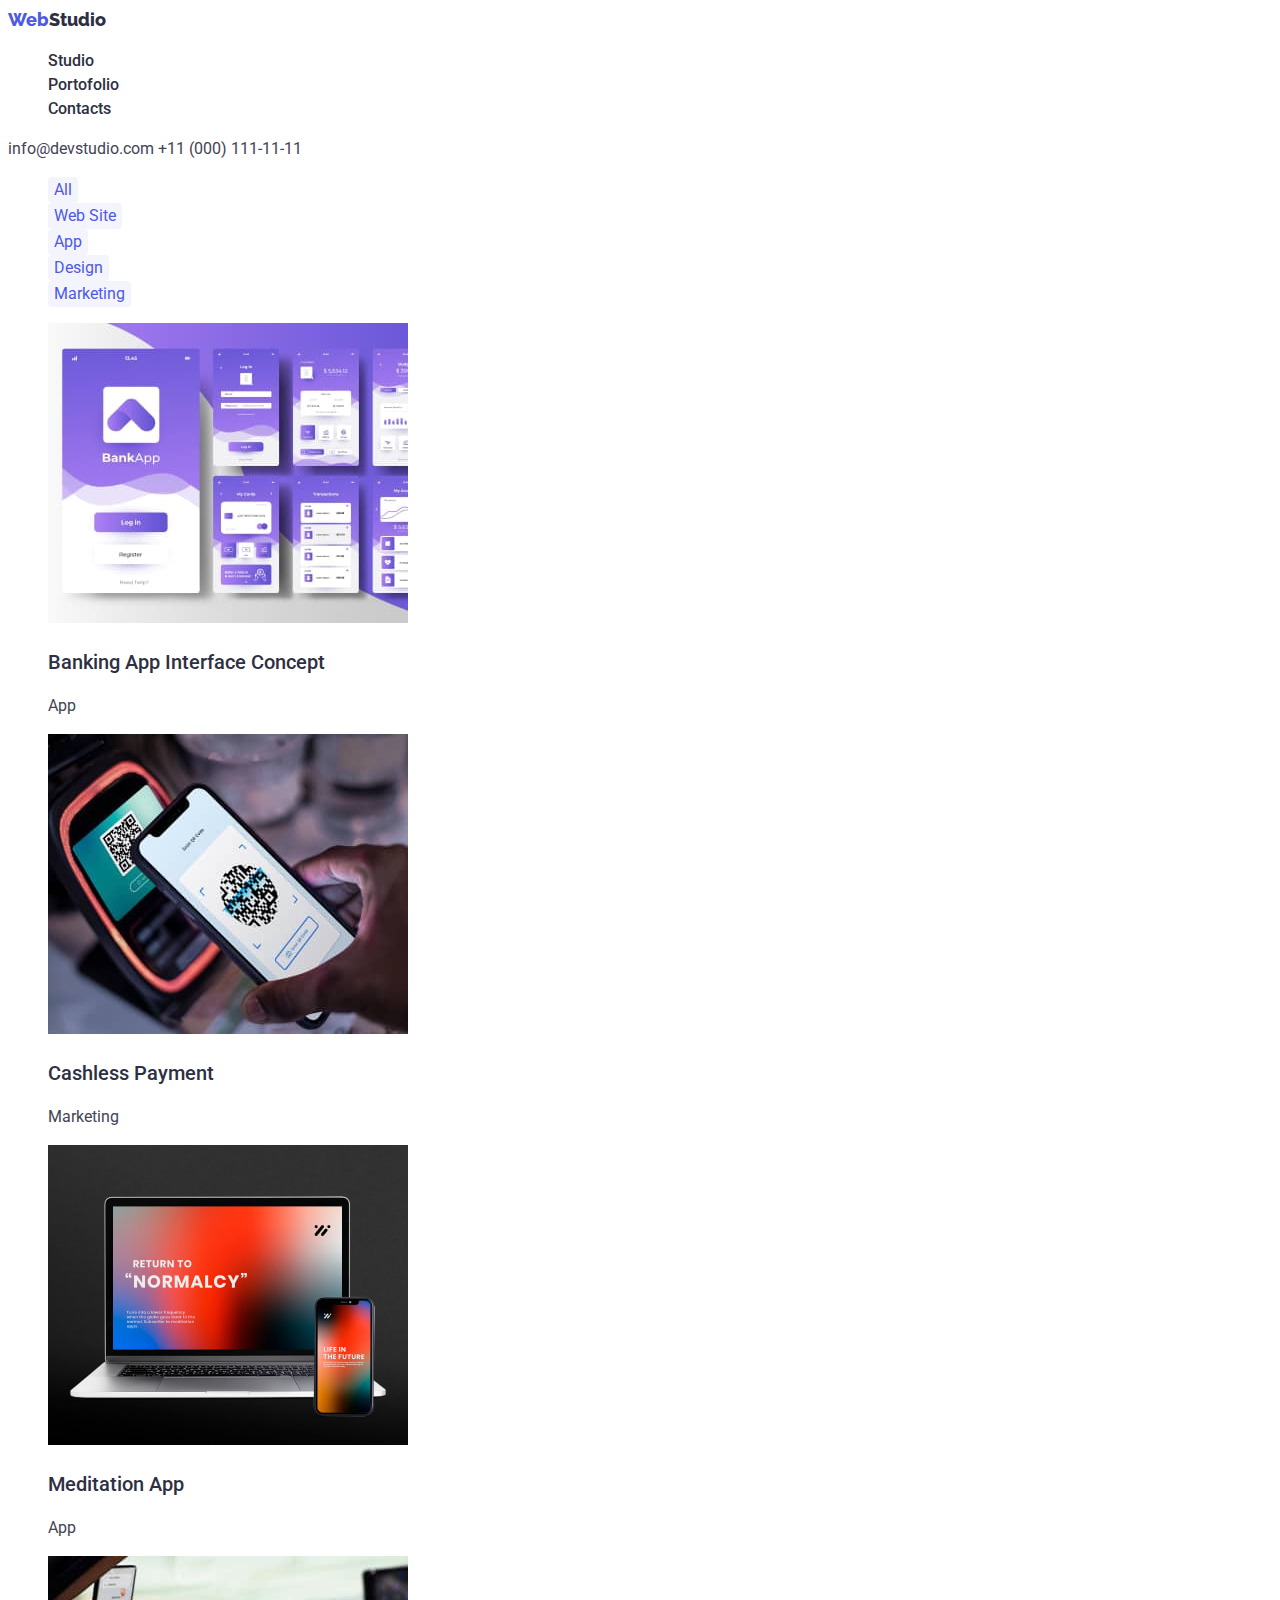
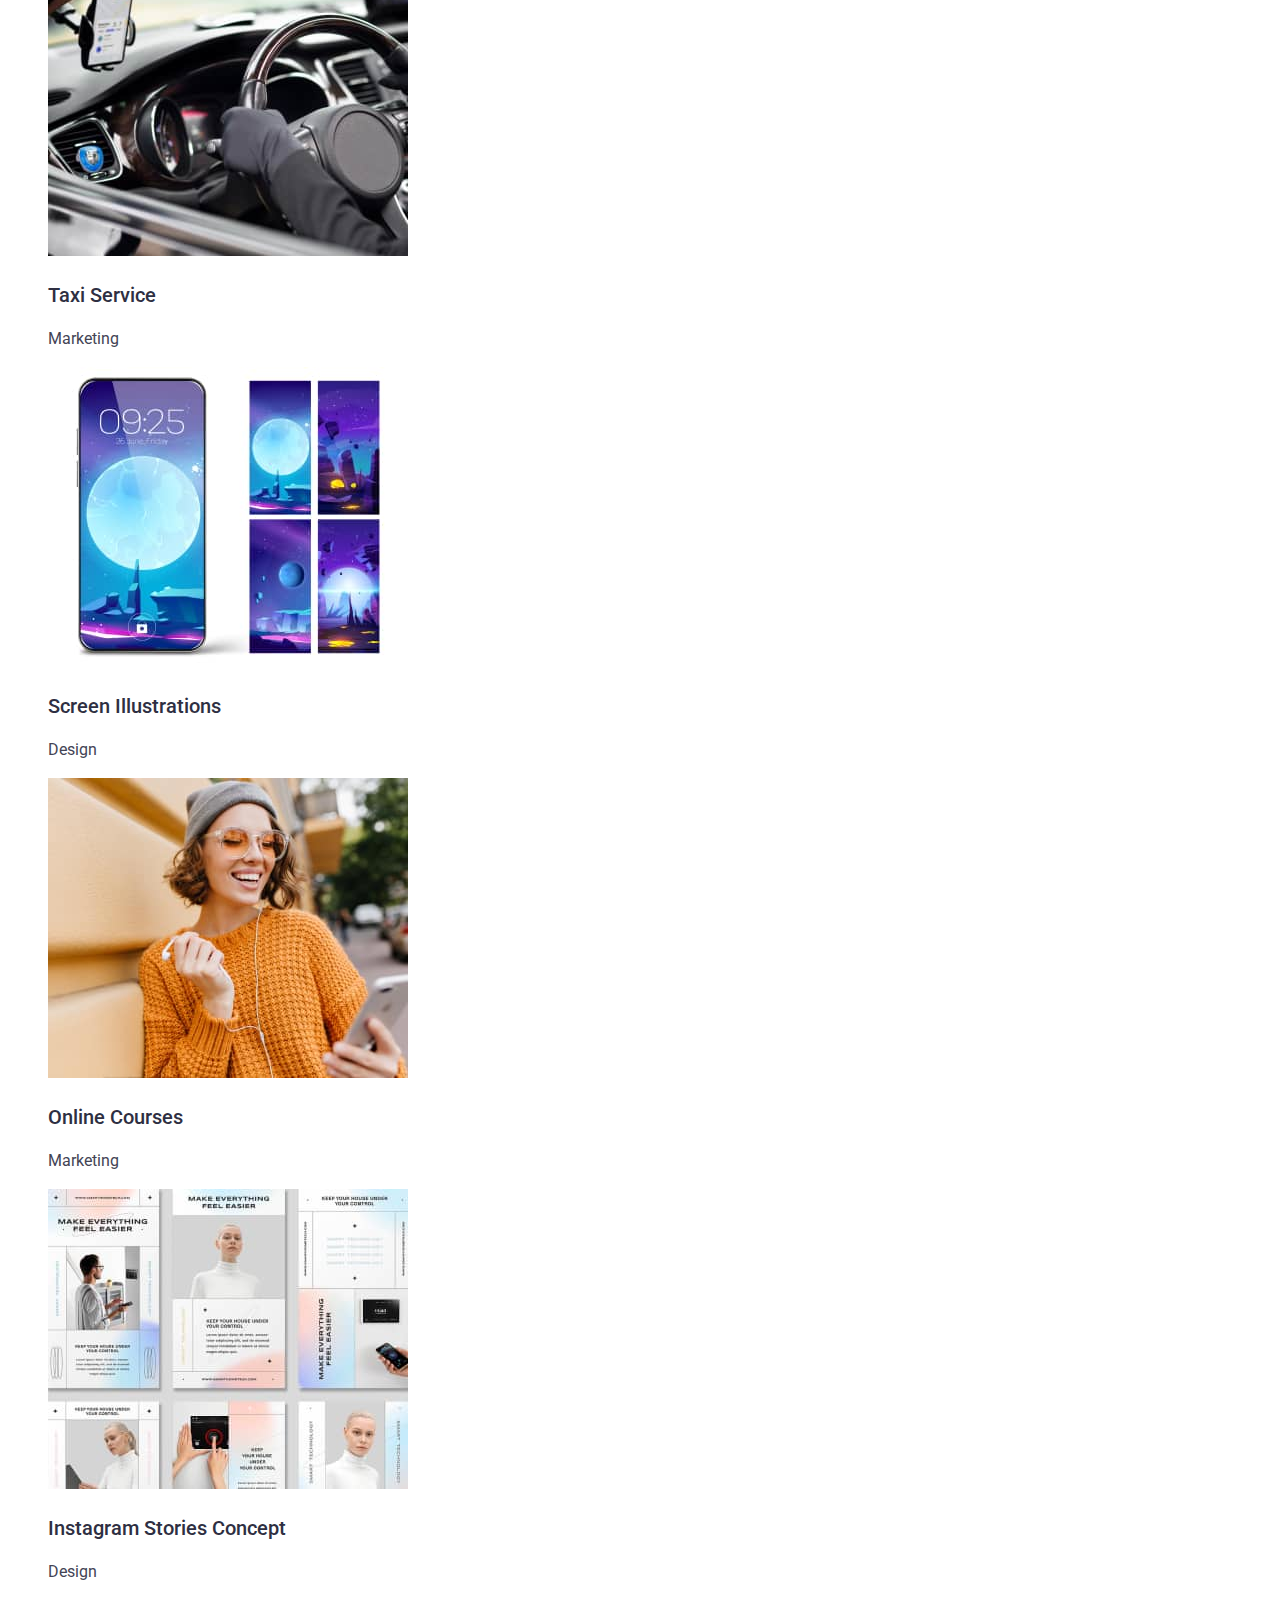
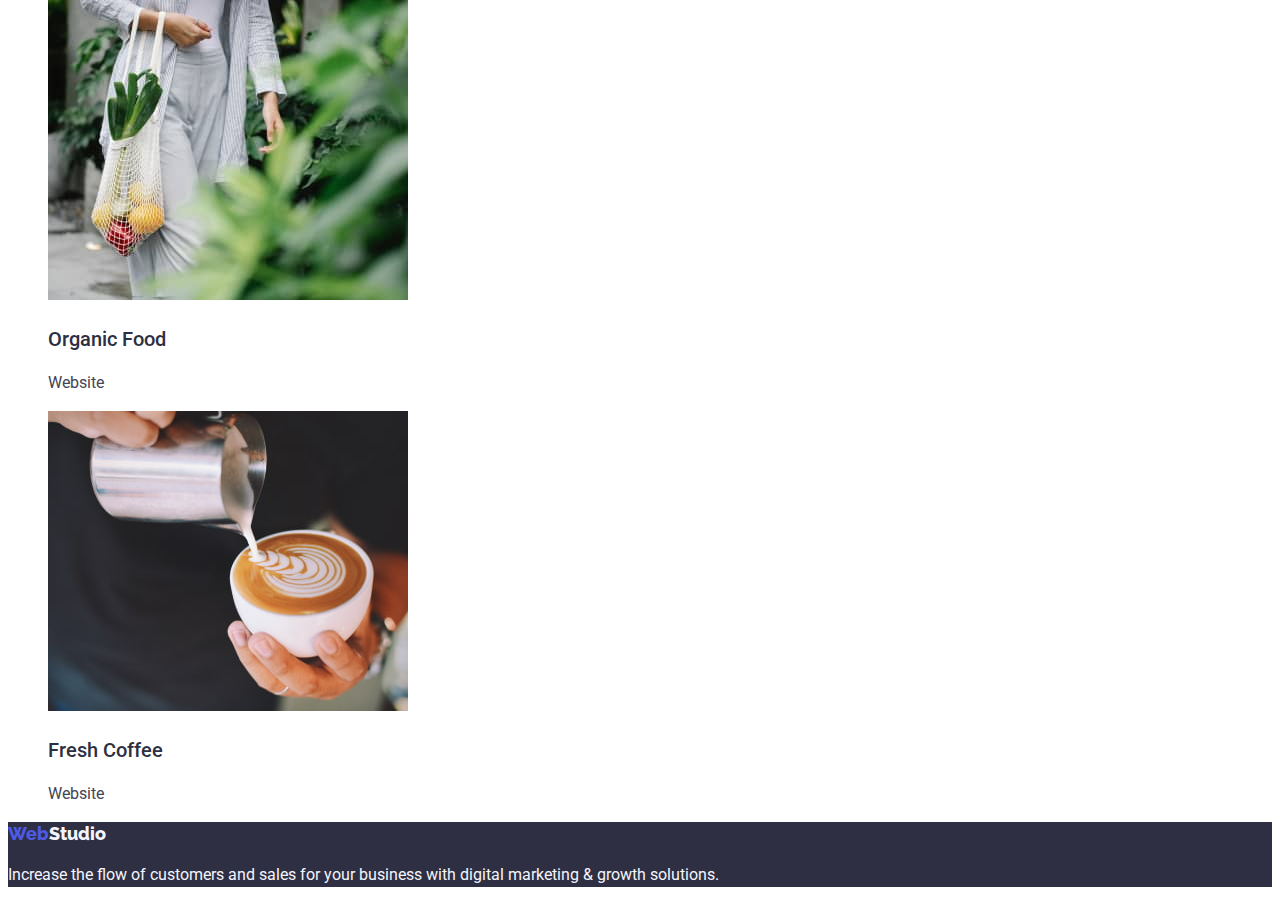
==== portofolio.html @ b51fd866 "Initial commit" ====
<!DOCTYPE html>
<html lang="en">
<head>
    <meta charset="UTF-8">
    <meta name="viewport" content="width=device-width, initial-scale=1.0">
    <title>Portofolio</title>

    <link rel="preconnect" href="https://fonts.googleapis.com">
    <link rel="preconnect" href="https://fonts.gstatic.com" crossorigin>
    <link
        href="https://fonts.googleapis.com/css2?family=Raleway:ital,wght@0,100..900;1,100..900&family=Roboto:ital,wght@0,100;0,300;0,400;0,500;0,700;0,900;1,100;1,300;1,400;1,500;1,700;1,900&display=swap"
        rel="stylesheet">
    
    <link rel="stylesheet" href="./CSS/styles.css">

</head>

<body>
    <header>
        <a href="index.html" class="logo">Web</a>
    
        <!-- Navigation Bar -->
        <nav class="nav-menu">
            <ul>
                <li><a href="index.html">Studio</a></li>
                <li><a href="portofolio.html">Portofolio</a></li>
                <li><a href="contacts.html">Contacts</li>
            </ul>
        </nav>
    
        <a href="mailto:info@devstudio.com">info@devstudio.com</a>
        <a href="tel:+11(000)111-11-11">+11 (000) 111-11-11</a>
    </header>

    <main>
      <!-- 'Filters' section -->
    <div class="filters-section">
        <ul>
            <li><button type="button" class="button">All</button></li>
            <li><button type="button" class="button">Web Site</button></li>
            <li><button type="button" class="button">App</button></li>
            <li><button type="button" class="button">Design</button></li>
            <li><button type="button" class="button">Marketing</button></li>
        </ul>
    </div>

    <!-- 'First row' section -->
    <section>
        <ul>
            <li>
                <img src="./images/banking-app.jpg" 
                alt="Banking App Interface Concept"
                width="360"
                height="300">
               <h3>Banking App Interface Concept</h3>
               <p>App</p>
            </li>

            <li>
                <img src="./images/cashless-payment.jpg" 
                alt="Cashless Payment" 
                width="360" 
                height="300">
                <h3>Cashless Payment</h3>
                <p>Marketing</p>
            </li>

            <li>
                <img src="./images/meditation-app.jpg" 
                alt="Meditation App" 
                width="360" 
                height="300">
                <h3>Meditation App</h3>
                <p>App</p>
            </li>
        </ul>
    </section>

    <!-- 'Second row' section -->
    <section>
        <ul>
            <li>
                <img src="./images/taxi-service.jpg"
                alt="Taxi Service"
                width="360"
                height="300">
                <h3>Taxi Service</h3>
                <p>Marketing</p>
            </li>

            <li>
                <img src="./images/screen-illustration.jpg" 
                alt="Screen Illustrations" 
                width="360" 
                height="300">
                <h3>Screen Illustrations</h3>
                <p>Design</p>
            </li>

            <li>
                <img src="./images/online-courses.jpg" 
                alt="Online Courses" 
                width="360" 
                height="300">
                <h3>Online Courses</h3>
                <p>Marketing</p>
            </li>
        </ul>
    </section>

<!-- 'Third row' section -->
    <section>
        <ul>
            <li>
                <img src="./images/instagram.jpg" 
                alt="Instagram Stories Concept" 
                width="360" 
                height="300">
                <h3>Instagram Stories Concept</h3>
                <p>Design</p>
            </li>
    
            <li>
                <img src="./images/organic-food.jpg" 
                alt="Organic Food" 
                width="360" 
                height="300">
                <h3>Organic Food</h3>
                <p>Website</p>
            </li>
    
            <li>
                <img src="./images/fresh-coffee.jpg" 
                alt="Fresh Coffee" 
                width="360" 
                height="300">
                <h3>Fresh Coffee</h3>
                <p>Website</p>
            </li>
        </ul>
    </section>

    <footer class="footer-section">
    
        <a href="index.html" class="logo">Web</a>
    
        <p>Increase the flow of customers and sales for your business with digital marketing & growth solutions.</p>
    </footer>

    </main>
</body>
</html>
---- CSS/styles.css ----
:root {
  --logo-web-color: rgb(77, 90, 229);
  --primary-color: rgba(46, 47, 66, 1);
  --secondary-color: rgba(67, 68, 85, 1);
  --footer-text-color: rgba(244, 244, 253, 1);
  --text-font-family: "Roboto", sans-serif;
  --font-size: 16px;
}

* {
  font-family: var(--text-font-family);
  font-size: var(--font-size);
  font-weight: 400;
  line-height: 24px;
  color: var(--secondary-color);
}

.logo {
  font-family: "Raleway", sans-serif;
  color: var(--logo-web-color);
  font-size: 18px;
  font-weight: 800;
}

.logo::after {
  content: "Studio";
  color: var(--primary-color);
  font-size: 18px;
  font-weight: 800;
}

.nav-menu a {
  font-weight: 500;
  color: var(--primary-color);
}

.nav-menu:hover {
  cursor: pointer;
}

a:hover {
  color: var(--logo-web-color);
}

h1 {
  font-family: "Raleway", sans-serif;
  color: var(--footer-text-color);
  font-weight: 700;
}

h2 {
  color: var(--primary-color);
  font-size: 36px;
  font-weight: 700;
}

h3 {
  color: var(--primary-color);
  font-size: 20px;
  font-weight: 500;
}

.hero-section {
  background-color: var(--primary-color);
}

.button-service {
  background-color: var(--logo-web-color);
  color: var(--footer-text-color);
}

.button-service:hover {
  color: rgba(0, 0, 0, 0.15);
}

ul {
  list-style-type: none;
}

a {
  text-decoration: none;
}

.footer-section {
  background-color: var(--primary-color);
}

.footer-section p {
  color: var(--footer-text-color);
}

.footer-section .logo::after {
  color: var(--footer-text-color);
}

.filters-section .button {
  background-color: var(--footer-text-color);
  color: var(--logo-web-color);
  border: 1px;
  border-color: rgba(231, 233, 252, 1);
  border-radius: 4px;
}

.button:hover {
  background-color: var(--logo-web-color);
  color: var(--footer-text-color);
  cursor: pointer;
  box-shadow: 0px 2px 2px 0px rgba(0, 0, 0, 0.12);
}
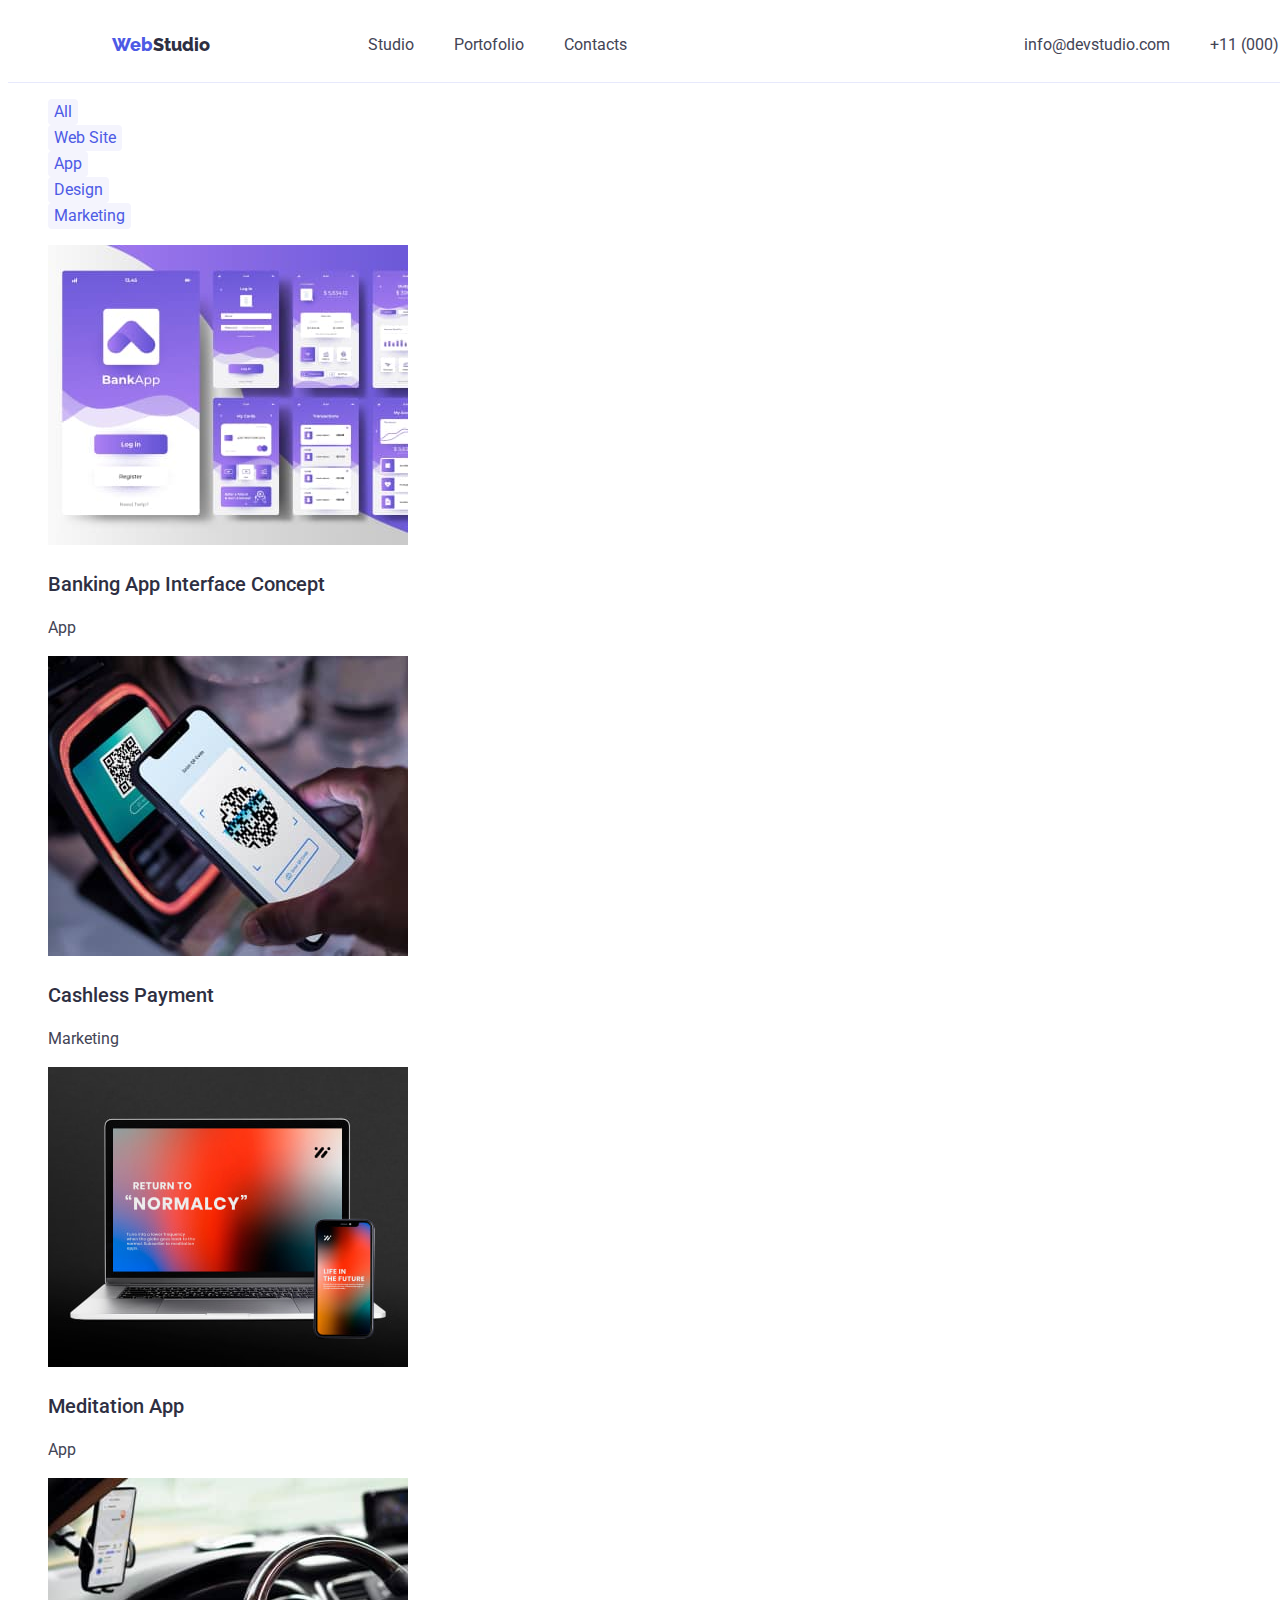
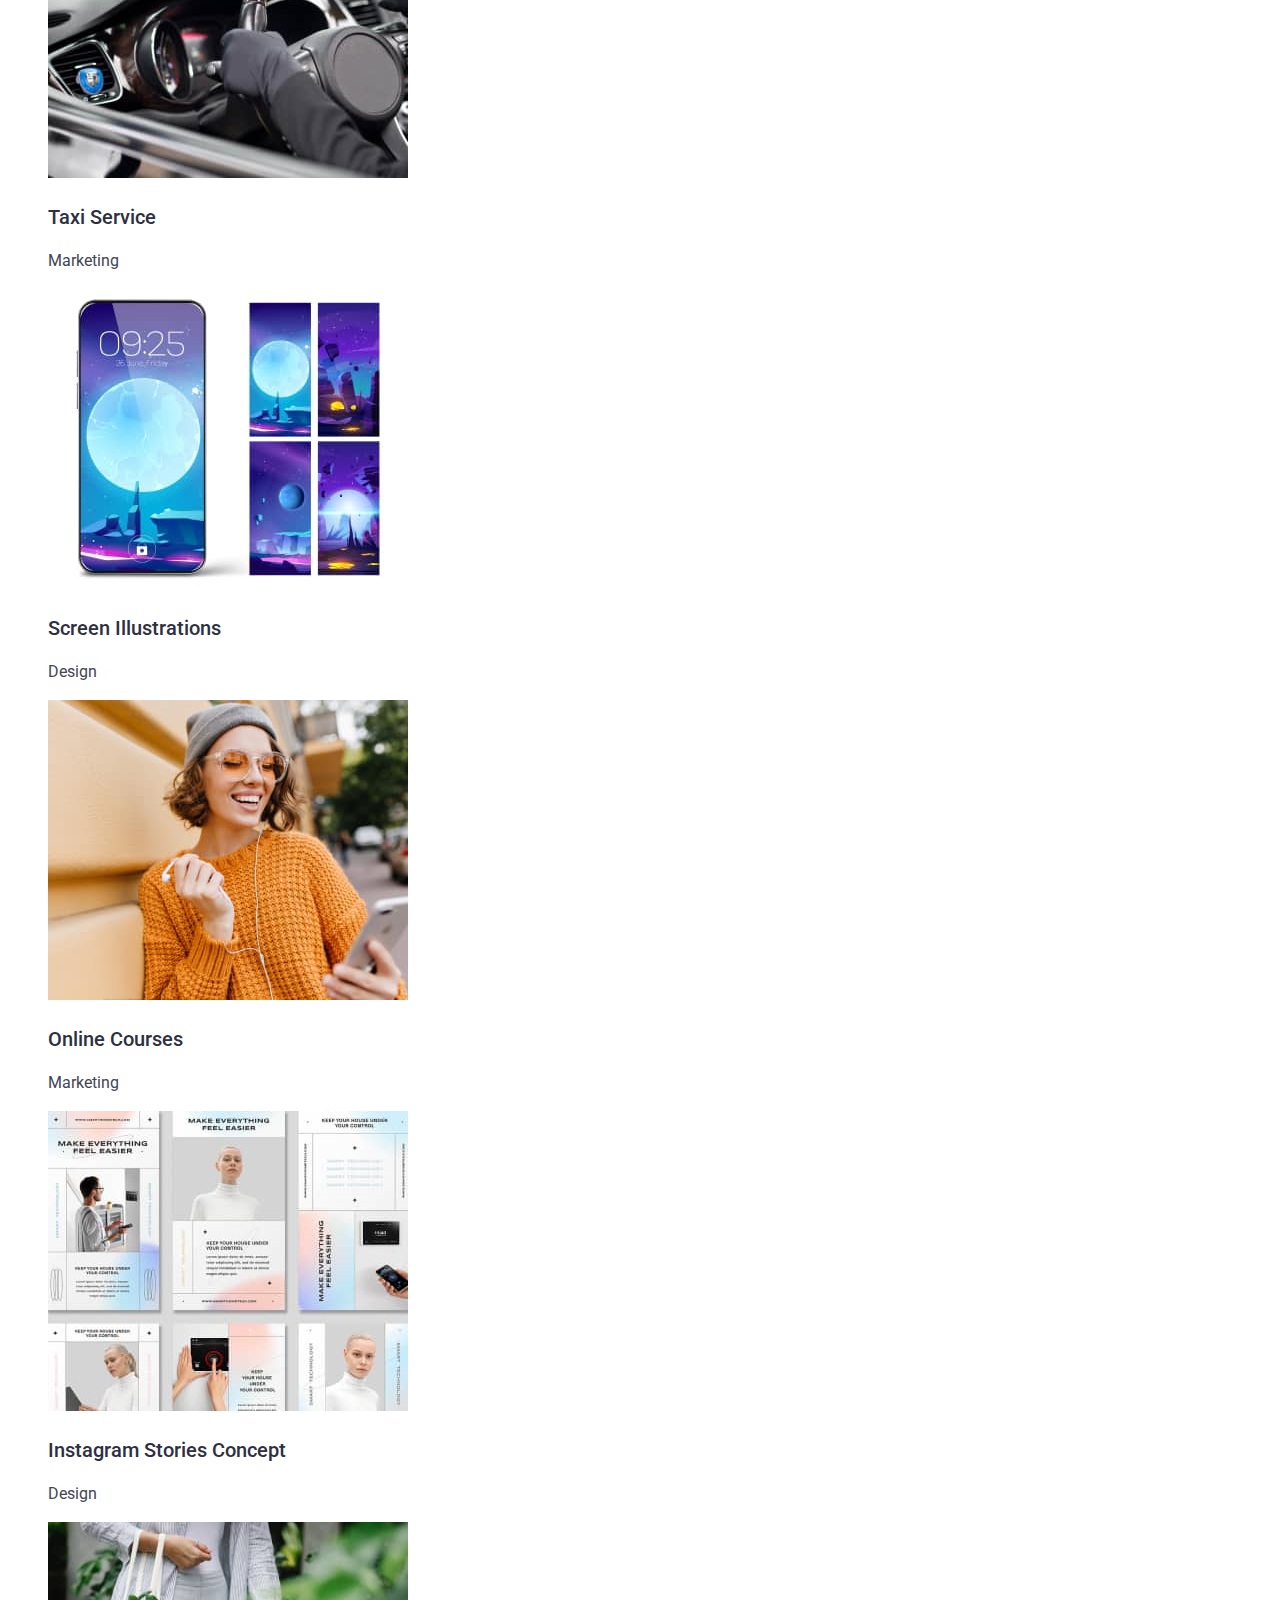
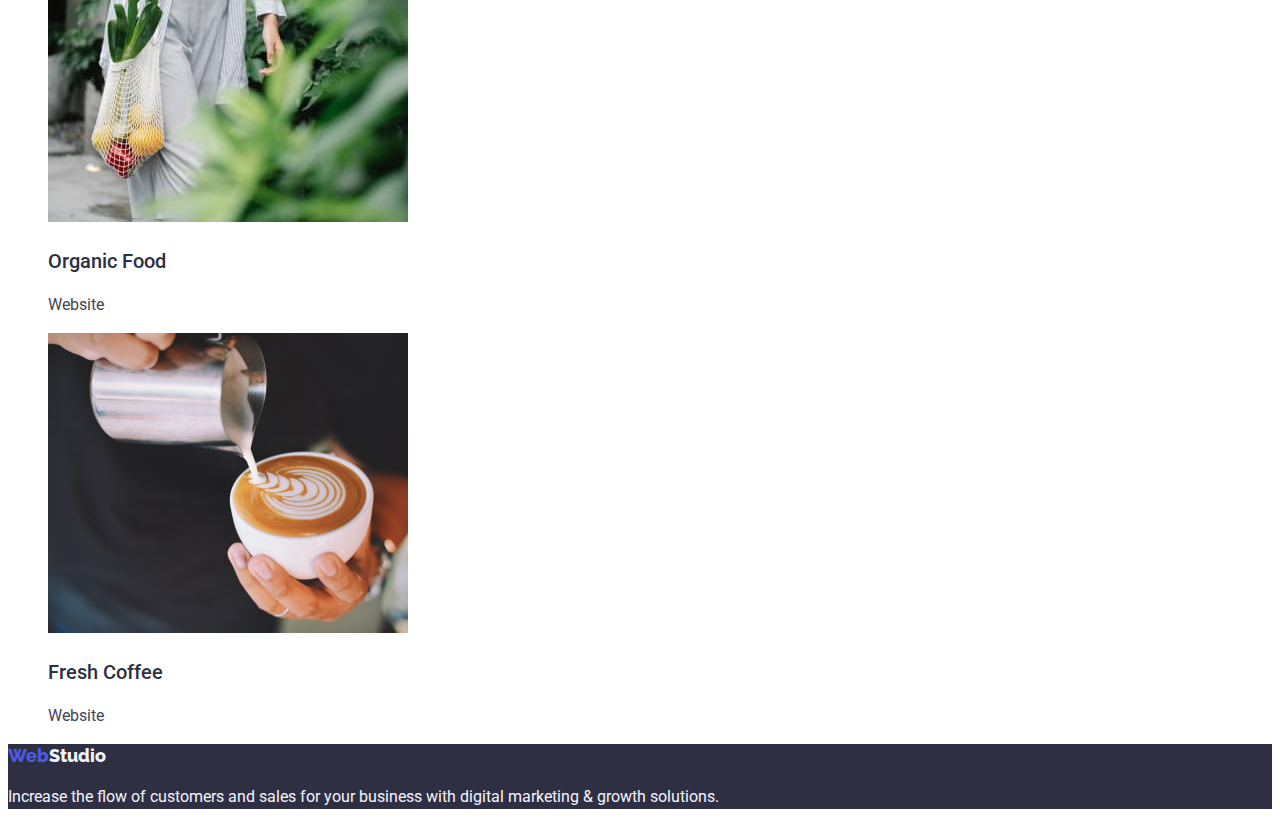
==== commit 6710dfff: "homework3" ====
--- a/portofolio.html
+++ b/portofolio.html
@@ -17,19 +17,23 @@
 
 <body>
     <header>
+        <div class="container menu">
         <a href="index.html" class="logo">Web</a>
     
         <!-- Navigation Bar -->
-        <nav class="nav-menu">
+        <nav class="nav-bar">
             <ul>
                 <li><a href="index.html">Studio</a></li>
                 <li><a href="portofolio.html">Portofolio</a></li>
                 <li><a href="contacts.html">Contacts</li>
             </ul>
         </nav>
-    
+
+        <div class="nav-links">    
         <a href="mailto:info@devstudio.com">info@devstudio.com</a>
         <a href="tel:+11(000)111-11-11">+11 (000) 111-11-11</a>
+        </div>
+        </div>
     </header>
 
     <main>
--- a/CSS/styles.css
+++ b/CSS/styles.css
@@ -3,6 +3,7 @@
   --primary-color: rgba(46, 47, 66, 1);
   --secondary-color: rgba(67, 68, 85, 1);
   --footer-text-color: rgba(244, 244, 253, 1);
+  --cornfower-color: rgba(231, 233, 252, 1);
   --text-font-family: "Roboto", sans-serif;
   --font-size: 16px;
 }
@@ -43,7 +44,7 @@
 }
 
 h1 {
-  font-family: "Raleway", sans-serif;
+  font-size: 56px;
   color: var(--footer-text-color);
   font-weight: 700;
 }
@@ -62,6 +63,8 @@
 
 .hero-section {
   background-color: var(--primary-color);
+  display: flex;
+  justify-content: center;
 }
 
 .button-service {
@@ -107,3 +110,78 @@
   cursor: pointer;
   box-shadow: 0px 2px 2px 0px rgba(0, 0, 0, 0.12);
 }
+
+.container {
+  width: 1200px;
+}
+
+.nav-bar ul {
+  display: flex;
+  justify-content: space-between;
+  margin: 0px;
+  padding: 0px;
+  gap: 40px;
+}
+
+.nav-links {
+  display: flex;
+  gap: 40px;
+}
+
+.menu {
+  width: 1400px;
+  display: flex;
+  justify-content: space-around;
+  border-bottom: 1px solid var(--cornfower-color);
+  padding: 25px;
+}
+
+.container h1 {
+  display: flex;
+  justify-content: center;
+  width: 500px;
+}
+
+button {
+  display: flex;
+}
+.hero-section {
+  display: flex;
+  justify-content: center;
+}
+
+.section {
+  padding: 120px;
+}
+
+.features ul {
+  display: flex;
+  justify-content: space-between;
+  margin: 0px;
+  padding: 0px;
+  gap: 24px;
+}
+
+.what-are-we-doing h2 {
+  display: flex;
+  justify-content: center;
+}
+
+.what-are-we-doing ul {
+  display: flex;
+  justify-content: space-between;
+}
+
+.our-team h2 {
+  display: flex;
+  justify-content: center;
+}
+
+.our-team ul {
+  display: flex;
+  justify-content: space-between;
+}
+
+.section .our-team {
+  background-color: var(--cornfower-color);
+}
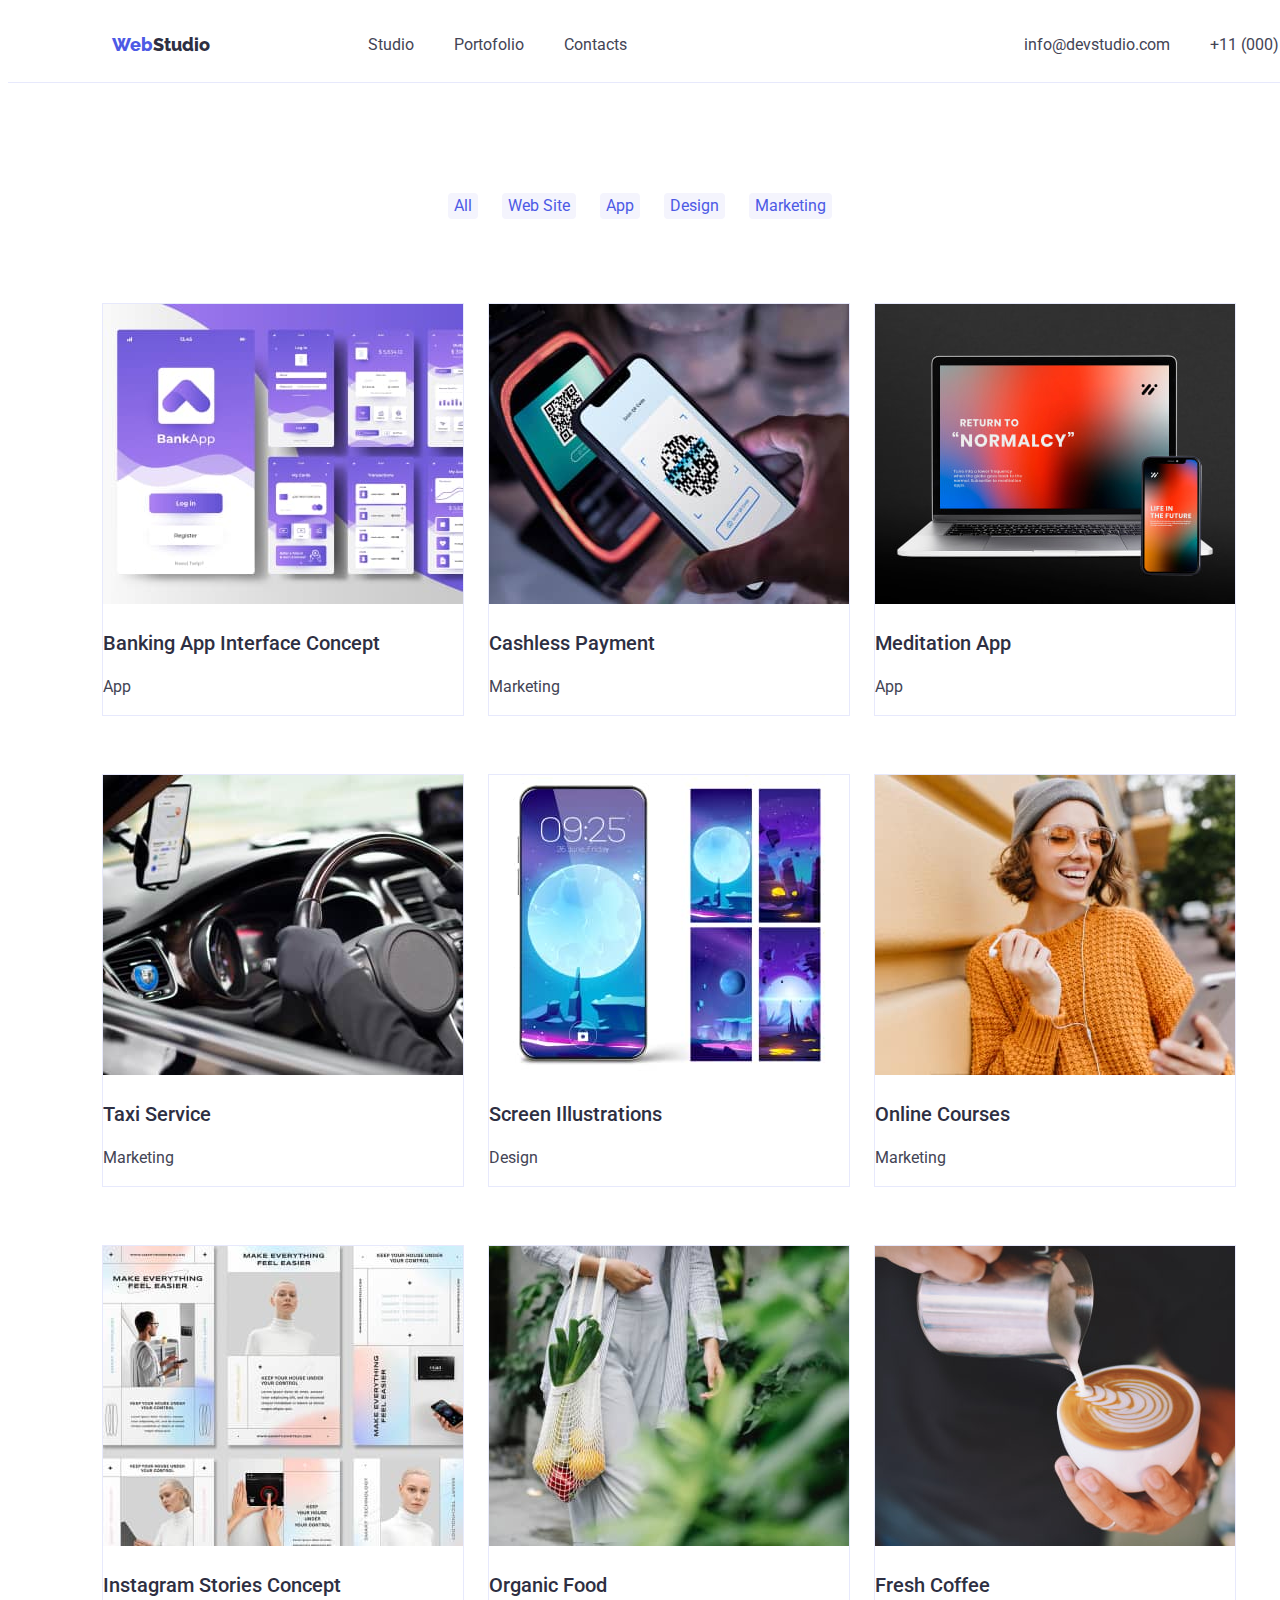
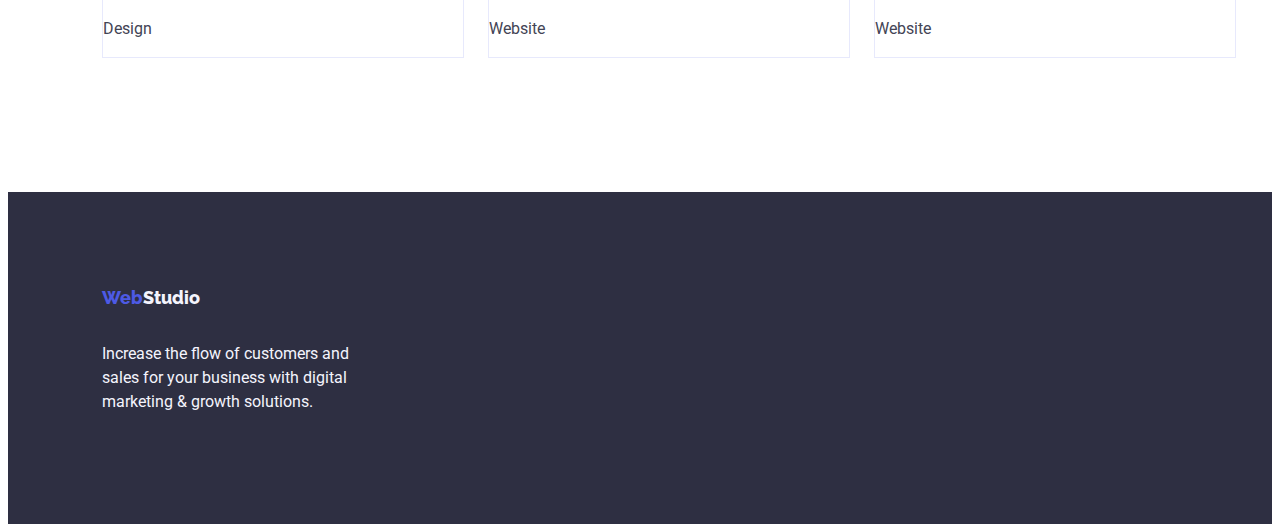
==== commit 0fa3eb02: "CSS styling" ====
--- a/portofolio.html
+++ b/portofolio.html
@@ -38,7 +38,8 @@
 
     <main>
       <!-- 'Filters' section -->
-    <div class="filters-section">
+      <section class="section filters-section">
+    <div class="container filters">
         <ul>
             <li><button type="button" class="button">All</button></li>
             <li><button type="button" class="button">Web Site</button></li>
@@ -47,9 +48,10 @@
             <li><button type="button" class="button">Marketing</button></li>
         </ul>
     </div>
+    </section>
 
     <!-- 'First row' section -->
-    <section>
+    <section class="section first-section">
         <ul>
             <li>
                 <img src="./images/banking-app.jpg" 
@@ -81,7 +83,7 @@
     </section>
 
     <!-- 'Second row' section -->
-    <section>
+    <section class="section second-section">
         <ul>
             <li>
                 <img src="./images/taxi-service.jpg"
@@ -113,7 +115,7 @@
     </section>
 
 <!-- 'Third row' section -->
-    <section>
+    <section class="section third-section">
         <ul>
             <li>
                 <img src="./images/instagram.jpg" 
@@ -144,11 +146,12 @@
         </ul>
     </section>
 
-    <footer class="footer-section">
-    
+    <footer class="section footer-section">
+       <div class="container footer">
         <a href="index.html" class="logo">Web</a>
     
         <p>Increase the flow of customers and sales for your business with digital marketing & growth solutions.</p>
+        </div>
     </footer>
 
     </main>
--- a/CSS/styles.css
+++ b/CSS/styles.css
@@ -3,7 +3,8 @@
   --primary-color: rgba(46, 47, 66, 1);
   --secondary-color: rgba(67, 68, 85, 1);
   --footer-text-color: rgba(244, 244, 253, 1);
-  --cornfower-color: rgba(231, 233, 252, 1);
+  --cornflower-color: rgba(231, 233, 252, 1);
+  --cloud-color: rgba(244, 244, 253, 1);
   --text-font-family: "Roboto", sans-serif;
   --font-size: 16px;
 }
@@ -46,7 +47,7 @@
 h1 {
   font-size: 56px;
   color: var(--footer-text-color);
-  font-weight: 700;
+  margin: 0px;
 }
 
 h2 {
@@ -65,11 +66,15 @@
   background-color: var(--primary-color);
   display: flex;
   justify-content: center;
+  height: 600px;
 }
 
 .button-service {
   background-color: var(--logo-web-color);
   color: var(--footer-text-color);
+  border-radius: 4px;
+  width: 170px;
+  height: 56px;
 }
 
 .button-service:hover {
@@ -132,26 +137,35 @@
   width: 1400px;
   display: flex;
   justify-content: space-around;
-  border-bottom: 1px solid var(--cornfower-color);
+  border-bottom: 1px solid var(--cornflower-color);
   padding: 25px;
 }
 
-.container h1 {
-  display: flex;
-  justify-content: center;
-  width: 500px;
-}
-
-button {
-  display: flex;
-}
-.hero-section {
+.hero-container {
+  display: flex;
+  justify-content: center;
+  flex-direction: column;
+  text-align: center;
+  flex-wrap: wrap;
+  gap: 50px;
+}
+.hero-text {
+  display: flex;
+  justify-content: center;
+  text-align: center;
+  padding: 0px;
+  margin: 0px;
+}
+
+.hero-button {
+  height: 56px;
+  position: relative;
   display: flex;
   justify-content: center;
 }
 
 .section {
-  padding: 120px;
+  padding: 94px;
 }
 
 .features ul {
@@ -165,11 +179,16 @@
 .what-are-we-doing h2 {
   display: flex;
   justify-content: center;
+  margin-bottom: 50px;
 }
 
 .what-are-we-doing ul {
   display: flex;
   justify-content: space-between;
+  margin: 0px;
+  padding: 0px;
+  gap: 24px;
+  margin-top: 150px;
 }
 
 .our-team h2 {
@@ -180,8 +199,78 @@
 .our-team ul {
   display: flex;
   justify-content: space-between;
-}
-
-.section .our-team {
-  background-color: var(--cornfower-color);
-}
+  margin: 0px;
+  padding: 0px;
+  gap: 24px;
+  margin-top: 100px;
+}
+
+.our-team-section {
+  background-color: var(--cloud-color);
+}
+
+.our-team {
+  margin-bottom: 40px;
+}
+
+.footer {
+  display: flex;
+  justify-content: flex-start;
+  flex-direction: column;
+  text-align: flex-start;
+  width: 265px;
+  margin: 0px;
+  padding: 0px;
+  gap: 16px;
+}
+
+.footer .logo {
+  display: flex;
+  justify-content: flex-start;
+}
+
+.footer p {
+  display: flex;
+  justify-content: flex-start;
+}
+
+.filters ul {
+  display: flex;
+  justify-content: center;
+  padding: 0px;
+  gap: 24px;
+}
+
+.filters-section {
+  display: flex;
+  justify-content: center;
+}
+
+.first-section ul,
+.second-section ul,
+.third-section ul {
+  display: flex;
+  justify-content: space-between;
+  margin: 0px;
+  padding: 0px;
+  gap: 24px;
+}
+
+.first-section ul li,
+.second-section ul li,
+.third-section ul li {
+  border: 1px solid var(--cornflower-color);
+}
+
+.first-section {
+  margin-top: -120px;
+}
+
+.second-section {
+  margin-top: -130px;
+  margin-bottom: -130px;
+}
+
+.third-section {
+  margin-bottom: 40px;
+}
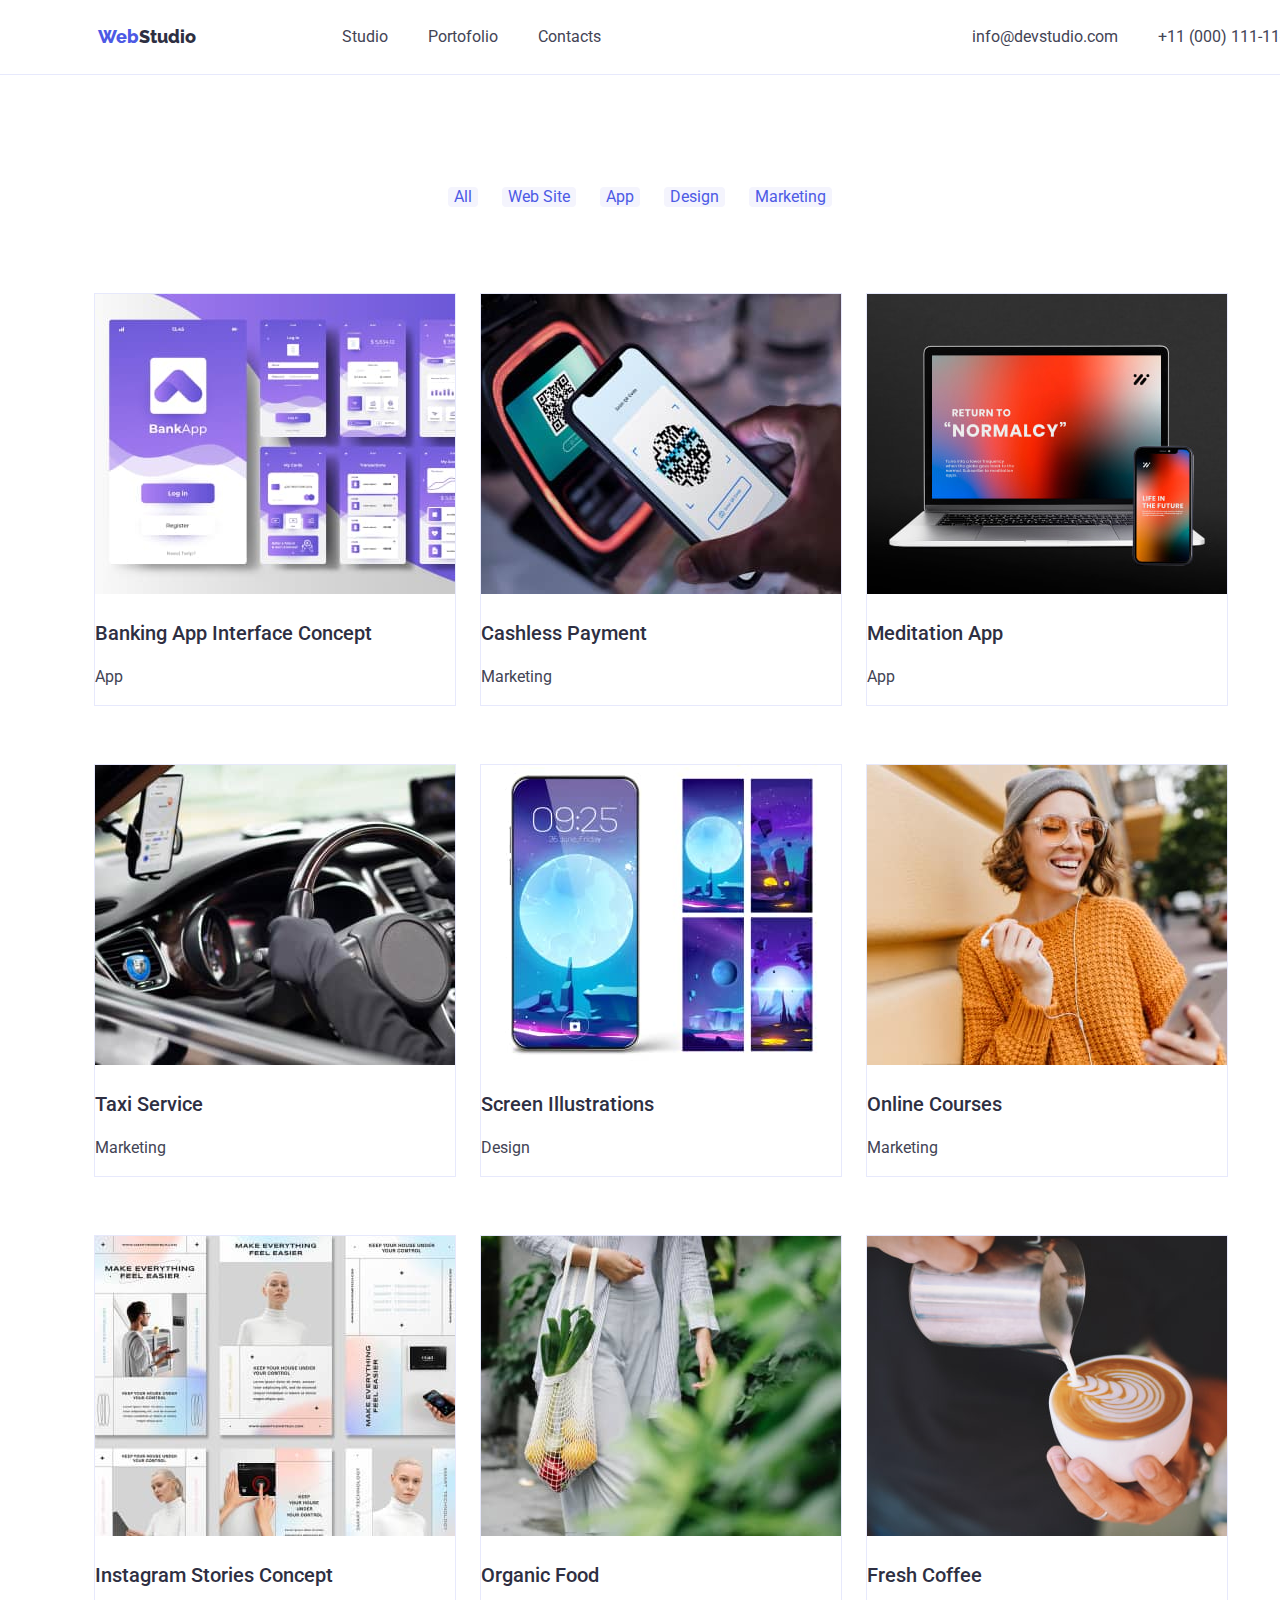
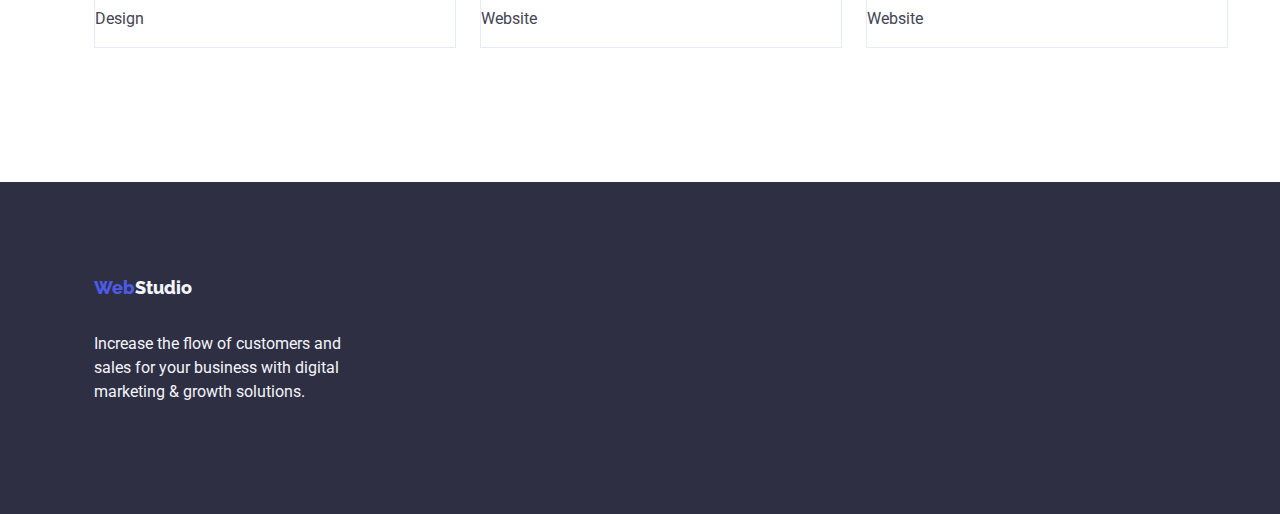
==== commit 10e69f9d: "Update portofolio.html" ====
--- a/portofolio.html
+++ b/portofolio.html
@@ -10,6 +10,8 @@
     <link
         href="https://fonts.googleapis.com/css2?family=Raleway:ital,wght@0,100..900;1,100..900&family=Roboto:ital,wght@0,100;0,300;0,400;0,500;0,700;0,900;1,100;1,300;1,400;1,500;1,700;1,900&display=swap"
         rel="stylesheet">
+
+    <link rel="stylesheet" href="./CSS/modern-normalize.css">
     
     <link rel="stylesheet" href="./CSS/styles.css">
 
--- a/CSS/styles.css
+++ b/CSS/styles.css
@@ -72,6 +72,8 @@
 .button-service {
   background-color: var(--logo-web-color);
   color: var(--footer-text-color);
+  border: none;
+  box-shadow: 0px 4px 4px 0px rgba(0, 0, 0, 0.15);
   border-radius: 4px;
   width: 170px;
   height: 56px;
@@ -113,7 +115,8 @@
   background-color: var(--logo-web-color);
   color: var(--footer-text-color);
   cursor: pointer;
-  box-shadow: 0px 2px 2px 0px rgba(0, 0, 0, 0.12);
+  box-shadow: 0px 2px 2px 0px rgba(0, 0, 0, 0.12),
+    0px 2px 1px 0px rgba(0, 0, 0, 0.08), 0px 3px 1px 0px rgba(0, 0, 0, 0.1);
 }
 
 .container {
@@ -146,15 +149,11 @@
   justify-content: center;
   flex-direction: column;
   text-align: center;
-  flex-wrap: wrap;
   gap: 50px;
 }
 .hero-text {
   display: flex;
   justify-content: center;
-  text-align: center;
-  padding: 0px;
-  margin: 0px;
 }
 
 .hero-button {
@@ -203,6 +202,14 @@
   padding: 0px;
   gap: 24px;
   margin-top: 100px;
+}
+
+.our-team ul li {
+  border: 1px solid var(--cornflower-color);
+  border-radius: 0px 0px 4px 4px;
+  box-shadow: 0px 2px 1px 0px rgba(46, 47, 66, 0.08),
+    0px 1px 1px 0px rgba(46, 47, 66, 0.16),
+    0px 1px 6px 0px rgba(46, 47, 66, 0.08);
 }
 
 .our-team-section {
